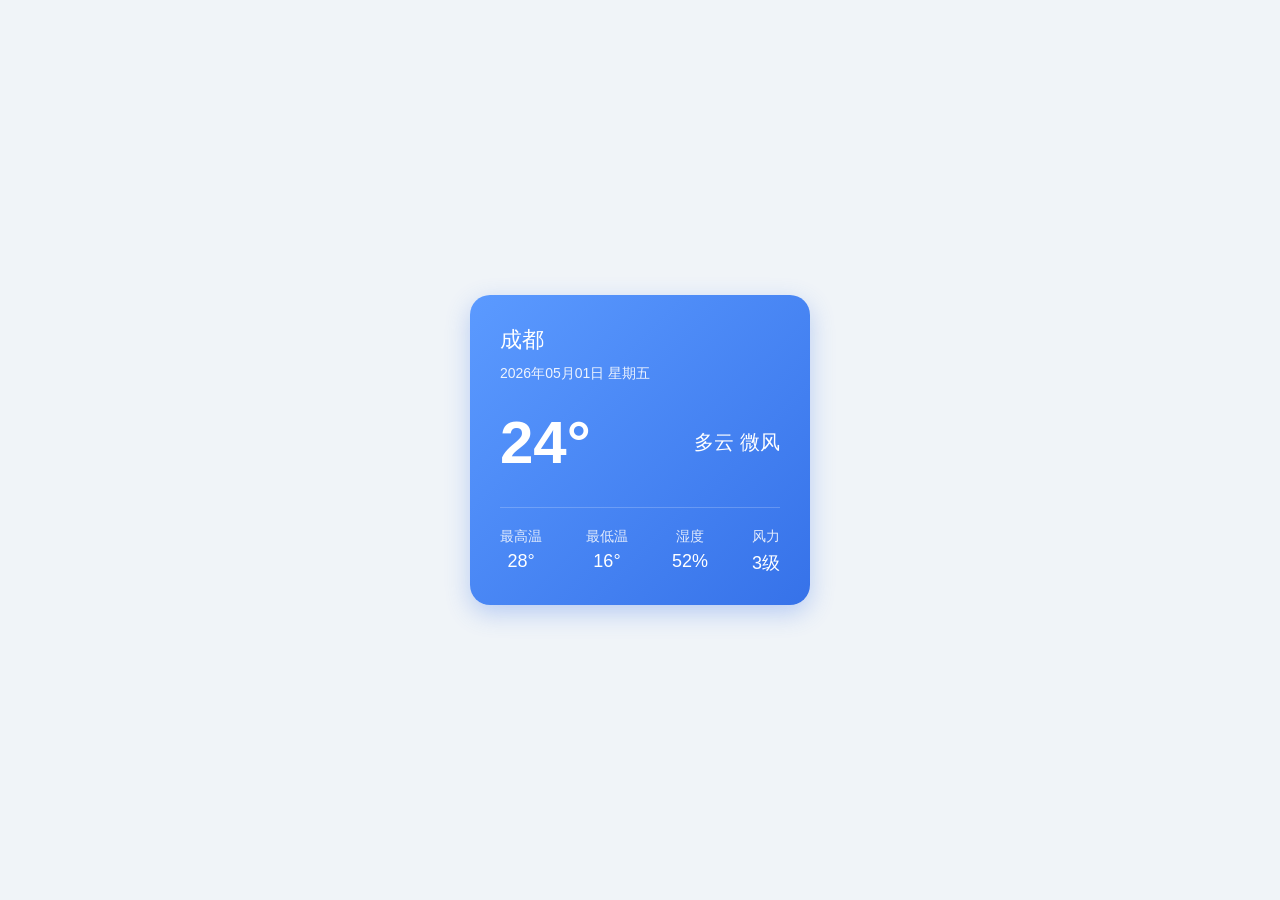
==== index.html @ 859d8c06 "tq" ====
<!DOCTYPE html>
<html lang="zh-CN">
<head>
    <meta charset="UTF-8">
    <meta name="viewport" content="width=device-width, initial-scale=1.0">
    <title>今日天气卡片</title>
    <style>
        * {
            margin: 0;
            padding: 0;
            box-sizing: border-box;
            font-family: "微软雅黑", sans-serif;
        }
        body {
            background: #f0f4f8;
            display: flex;
            justify-content: center;
            align-items: center;
            min-height: 100vh;
        }
        /* 天气卡片样式 */
        .weather-card {
            width: 340px;
            background: linear-gradient(135deg, #5b9aff, #3672e9);
            border-radius: 20px;
            padding: 30px;
            color: #fff;
            box-shadow: 0 8px 25px rgba(54, 114, 233, 0.3);
        }
        .city {
            font-size: 22px;
            font-weight: 500;
            margin-bottom: 10px;
        }
        .date {
            font-size: 14px;
            opacity: 0.9;
            margin-bottom: 25px;
        }
        .temp-box {
            display: flex;
            align-items: center;
            justify-content: space-between;
            margin-bottom: 30px;
        }
        .temp {
            font-size: 60px;
            font-weight: bold;
        }
        .weather-desc {
            font-size: 20px;
        }
        .info-row {
            display: flex;
            justify-content: space-between;
            border-top: 1px solid rgba(255,255,255,0.2);
            padding-top: 20px;
        }
        .info-item {
            text-align: center;
        }
        .info-item p:first-child {
            font-size: 14px;
            opacity: 0.85;
            margin-bottom: 5px;
        }
        .info-item p:last-child {
            font-size: 18px;
            font-weight: 500;
        }
    </style>
</head>
<body>
    <div class="weather-card">
        <div class="city">成都</div>
        <div class="date">2026年05月01日 星期五</div>
        
        <div class="temp-box">
            <div class="temp">24°</div>
            <div class="weather-desc">多云 微风</div>
        </div>

        <div class="info-row">
            <div class="info-item">
                <p>最高温</p>
                <p>28°</p>
            </div>
            <div class="info-item">
                <p>最低温</p>
                <p>16°</p>
            </div>
            <div class="info-item">
                <p>湿度</p>
                <p>52%</p>
            </div>
            <div class="info-item">
                <p>风力</p>
                <p>3级</p>
            </div>
        </div>
    </div>
</body>
</html>
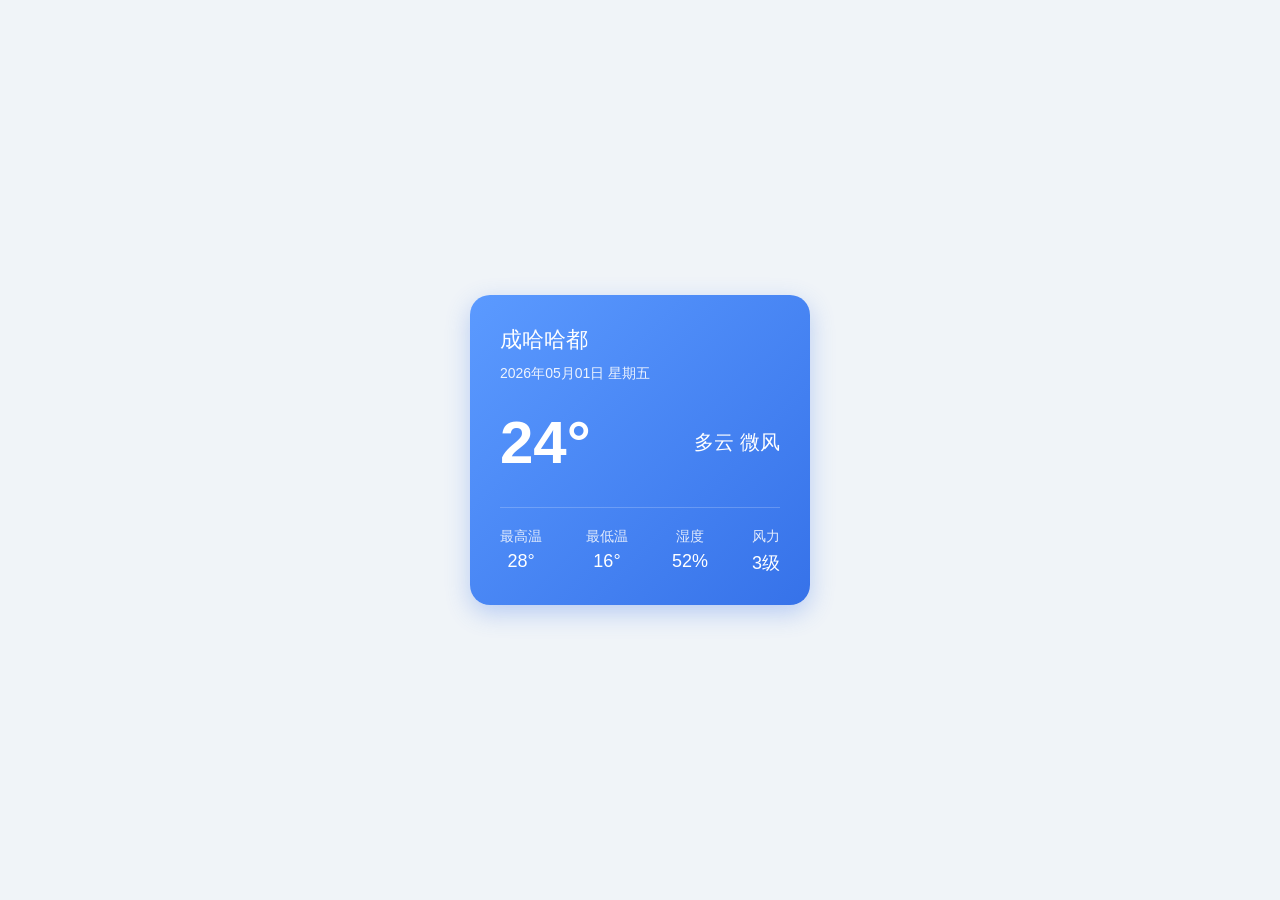
==== commit 7924923c: "88" ====
--- a/index.html
+++ b/index.html
@@ -72,7 +72,7 @@
 </head>
 <body>
     <div class="weather-card">
-        <div class="city">成都</div>
+        <div class="city">成哈哈都</div>
         <div class="date">2026年05月01日 星期五</div>
         
         <div class="temp-box">
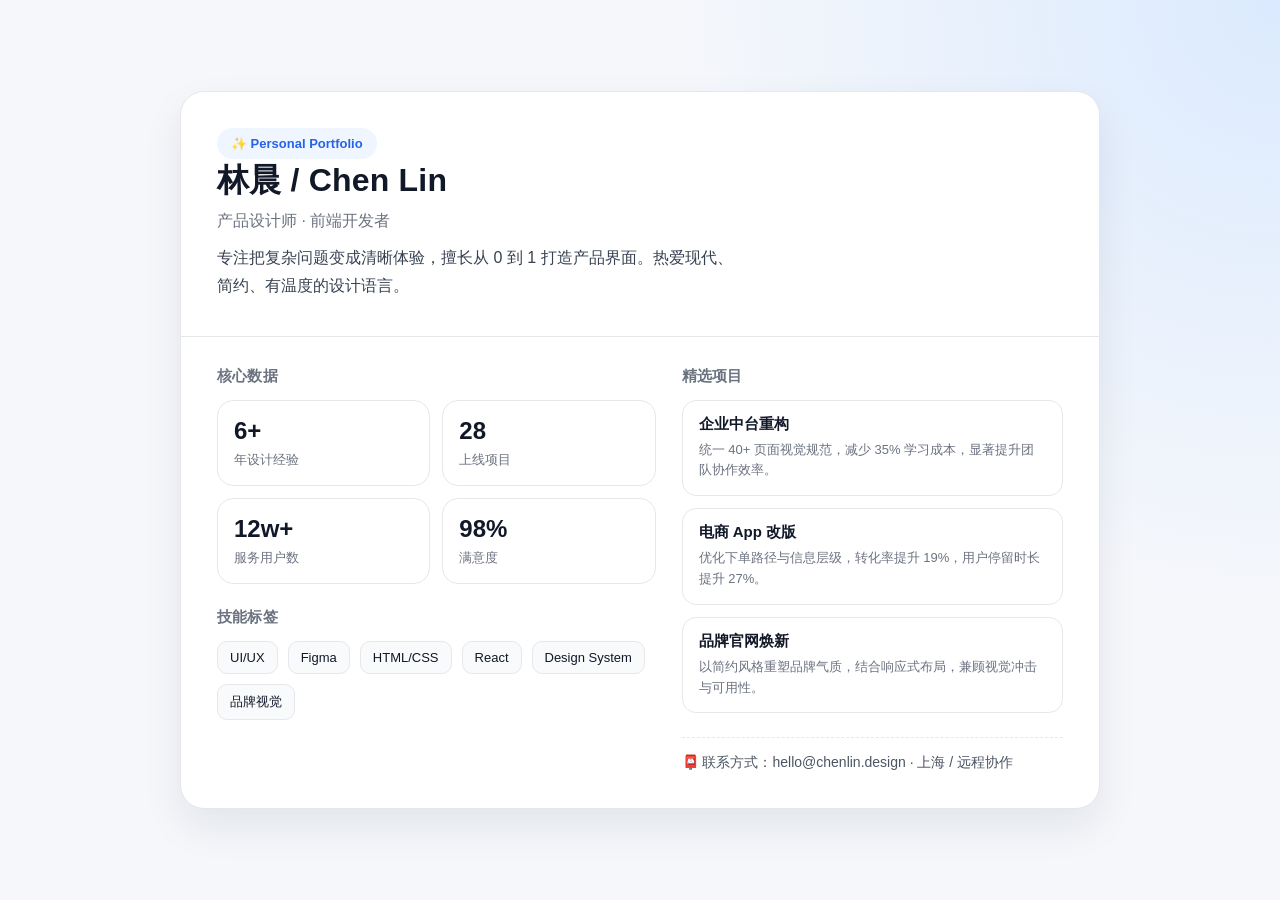
==== commit 53ba70cc: "将天气卡片改为现代简约个人展示主页" ====
--- a/index.html
+++ b/index.html
@@ -3,102 +3,231 @@
 <head>
     <meta charset="UTF-8">
     <meta name="viewport" content="width=device-width, initial-scale=1.0">
-    <title>今日天气卡片</title>
+    <title>个人展示主页</title>
     <style>
+        :root {
+            --bg: #f5f7fb;
+            --card: #ffffff;
+            --text: #111827;
+            --muted: #6b7280;
+            --accent: #2563eb;
+            --line: #e5e7eb;
+        }
+
         * {
             margin: 0;
             padding: 0;
             box-sizing: border-box;
-            font-family: "微软雅黑", sans-serif;
-        }
+            font-family: "Inter", "PingFang SC", "Microsoft YaHei", sans-serif;
+        }
+
         body {
-            background: #f0f4f8;
+            min-height: 100vh;
+            background: radial-gradient(circle at top right, #dbeafe 0%, var(--bg) 38%);
+            color: var(--text);
             display: flex;
             justify-content: center;
             align-items: center;
-            min-height: 100vh;
-        }
-        /* 天气卡片样式 */
-        .weather-card {
-            width: 340px;
-            background: linear-gradient(135deg, #5b9aff, #3672e9);
-            border-radius: 20px;
-            padding: 30px;
-            color: #fff;
-            box-shadow: 0 8px 25px rgba(54, 114, 233, 0.3);
-        }
-        .city {
-            font-size: 22px;
-            font-weight: 500;
-            margin-bottom: 10px;
-        }
-        .date {
-            font-size: 14px;
-            opacity: 0.9;
-            margin-bottom: 25px;
-        }
-        .temp-box {
-            display: flex;
-            align-items: center;
-            justify-content: space-between;
-            margin-bottom: 30px;
-        }
-        .temp {
-            font-size: 60px;
-            font-weight: bold;
-        }
-        .weather-desc {
-            font-size: 20px;
-        }
-        .info-row {
+            padding: 24px;
+        }
+
+        .profile-card {
+            width: min(920px, 100%);
+            background: var(--card);
+            border: 1px solid var(--line);
+            border-radius: 24px;
+            box-shadow: 0 18px 40px rgba(15, 23, 42, 0.08);
+            overflow: hidden;
+        }
+
+        .hero {
             display: flex;
             justify-content: space-between;
-            border-top: 1px solid rgba(255,255,255,0.2);
-            padding-top: 20px;
-        }
-        .info-item {
-            text-align: center;
-        }
-        .info-item p:first-child {
+            gap: 24px;
+            padding: 36px;
+            border-bottom: 1px solid var(--line);
+            flex-wrap: wrap;
+        }
+
+        .name {
+            font-size: 32px;
+            font-weight: 700;
+            margin-bottom: 8px;
+            letter-spacing: 0.2px;
+        }
+
+        .role {
+            font-size: 16px;
+            color: var(--muted);
+            margin-bottom: 12px;
+        }
+
+        .intro {
+            max-width: 520px;
+            line-height: 1.75;
+            color: #374151;
+        }
+
+        .badge {
+            display: inline-flex;
+            align-items: center;
+            gap: 8px;
+            padding: 8px 14px;
+            border-radius: 999px;
+            background: #eff6ff;
+            color: var(--accent);
+            font-size: 13px;
+            font-weight: 600;
+        }
+
+        .content {
+            display: grid;
+            grid-template-columns: 1.15fr 1fr;
+            gap: 26px;
+            padding: 30px 36px 36px;
+        }
+
+        .section h2 {
+            font-size: 15px;
+            color: var(--muted);
+            margin-bottom: 14px;
+            letter-spacing: 0.2px;
+        }
+
+        .stats {
+            display: grid;
+            grid-template-columns: repeat(2, minmax(120px, 1fr));
+            gap: 12px;
+            margin-bottom: 24px;
+        }
+
+        .stat {
+            border: 1px solid var(--line);
+            border-radius: 16px;
+            padding: 16px;
+        }
+
+        .stat .num {
+            font-size: 24px;
+            font-weight: 700;
+            margin-bottom: 6px;
+        }
+
+        .stat .label {
+            color: var(--muted);
+            font-size: 13px;
+        }
+
+        .skills {
+            display: flex;
+            flex-wrap: wrap;
+            gap: 10px;
+        }
+
+        .skills span {
+            padding: 8px 12px;
+            background: #f9fafb;
+            border: 1px solid var(--line);
+            border-radius: 10px;
+            font-size: 13px;
+        }
+
+        .projects {
+            display: grid;
+            gap: 12px;
+        }
+
+        .project {
+            border: 1px solid var(--line);
+            border-radius: 14px;
+            padding: 14px 16px;
+        }
+
+        .project h3 {
+            font-size: 15px;
+            margin-bottom: 6px;
+        }
+
+        .project p {
+            color: var(--muted);
+            font-size: 13px;
+            line-height: 1.6;
+        }
+
+        .footer {
+            margin-top: 24px;
+            padding-top: 16px;
+            border-top: 1px dashed var(--line);
+            color: #4b5563;
             font-size: 14px;
-            opacity: 0.85;
-            margin-bottom: 5px;
-        }
-        .info-item p:last-child {
-            font-size: 18px;
-            font-weight: 500;
+        }
+
+        @media (max-width: 760px) {
+            .content {
+                grid-template-columns: 1fr;
+            }
+
+            .name {
+                font-size: 28px;
+            }
+
+            .hero, .content {
+                padding: 24px;
+            }
         }
     </style>
 </head>
 <body>
-    <div class="weather-card">
-        <div class="city">成哈哈都</div>
-        <div class="date">2026年05月01日 星期五</div>
-        
-        <div class="temp-box">
-            <div class="temp">24°</div>
-            <div class="weather-desc">多云 微风</div>
-        </div>
-
-        <div class="info-row">
-            <div class="info-item">
-                <p>最高温</p>
-                <p>28°</p>
+    <main class="profile-card">
+        <section class="hero">
+            <div>
+                <p class="badge">✨ Personal Portfolio</p>
+                <h1 class="name">林晨 / Chen Lin</h1>
+                <p class="role">产品设计师 · 前端开发者</p>
+                <p class="intro">专注把复杂问题变成清晰体验，擅长从 0 到 1 打造产品界面。热爱现代、简约、有温度的设计语言。</p>
             </div>
-            <div class="info-item">
-                <p>最低温</p>
-                <p>16°</p>
+        </section>
+
+        <section class="content">
+            <div class="section">
+                <h2>核心数据</h2>
+                <div class="stats">
+                    <div class="stat"><div class="num">6+</div><div class="label">年设计经验</div></div>
+                    <div class="stat"><div class="num">28</div><div class="label">上线项目</div></div>
+                    <div class="stat"><div class="num">12w+</div><div class="label">服务用户数</div></div>
+                    <div class="stat"><div class="num">98%</div><div class="label">满意度</div></div>
+                </div>
+
+                <h2>技能标签</h2>
+                <div class="skills">
+                    <span>UI/UX</span>
+                    <span>Figma</span>
+                    <span>HTML/CSS</span>
+                    <span>React</span>
+                    <span>Design System</span>
+                    <span>品牌视觉</span>
+                </div>
             </div>
-            <div class="info-item">
-                <p>湿度</p>
-                <p>52%</p>
+
+            <div class="section">
+                <h2>精选项目</h2>
+                <div class="projects">
+                    <article class="project">
+                        <h3>企业中台重构</h3>
+                        <p>统一 40+ 页面视觉规范，减少 35% 学习成本，显著提升团队协作效率。</p>
+                    </article>
+                    <article class="project">
+                        <h3>电商 App 改版</h3>
+                        <p>优化下单路径与信息层级，转化率提升 19%，用户停留时长提升 27%。</p>
+                    </article>
+                    <article class="project">
+                        <h3>品牌官网焕新</h3>
+                        <p>以简约风格重塑品牌气质，结合响应式布局，兼顾视觉冲击与可用性。</p>
+                    </article>
+                </div>
+                <p class="footer">📮 联系方式：hello@chenlin.design · 上海 / 远程协作</p>
             </div>
-            <div class="info-item">
-                <p>风力</p>
-                <p>3级</p>
-            </div>
-        </div>
-    </div>
+        </section>
+    </main>
 </body>
 </html>
-
